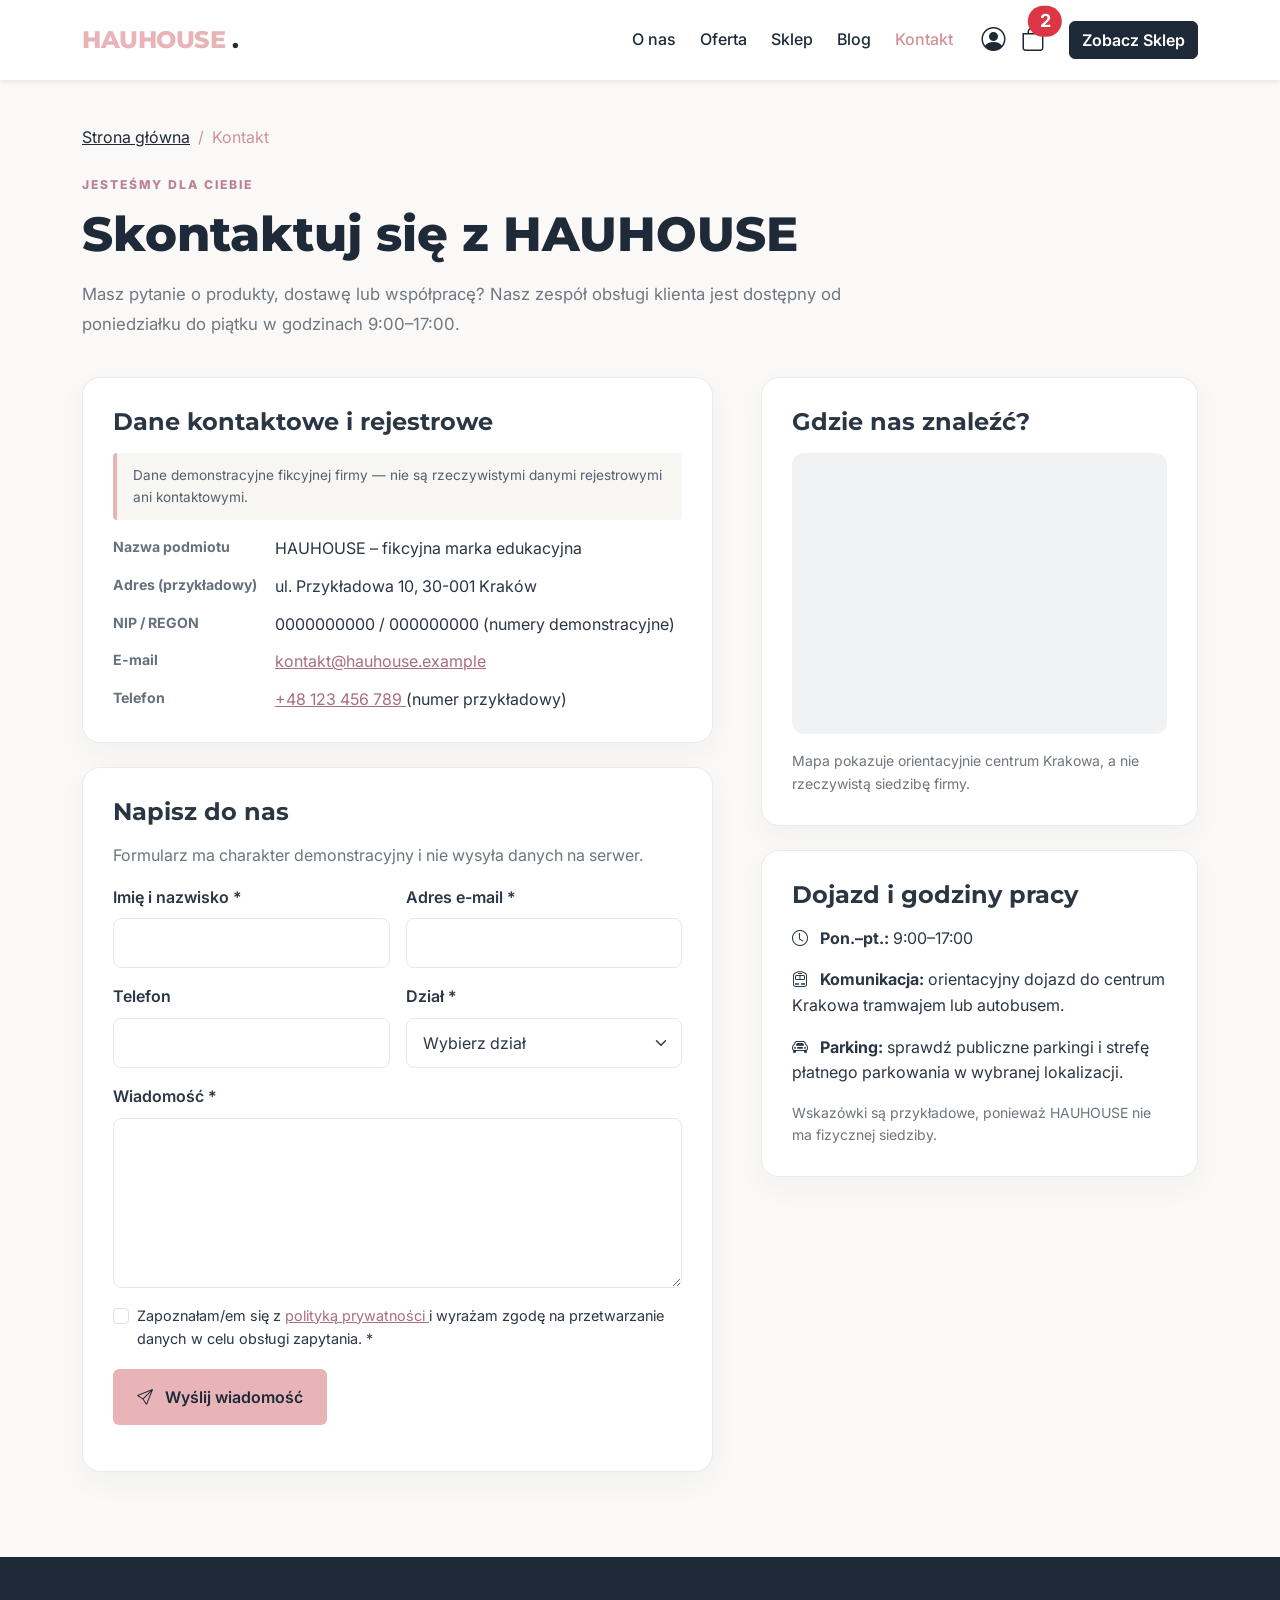
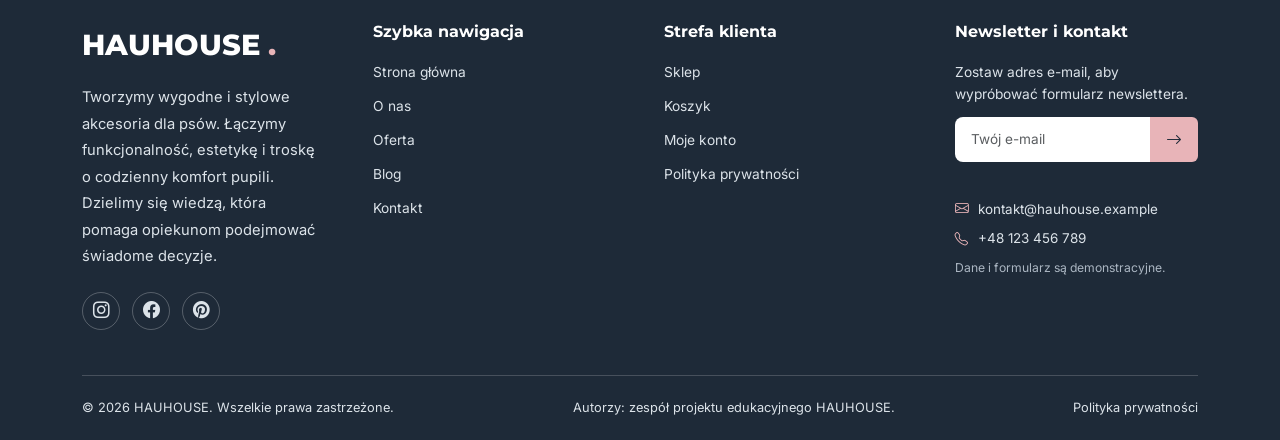
==== kontakt.html @ 85daff49 "Dodanie plików projektu" ====
<!DOCTYPE html>
<html lang="pl">
 <head>
  <meta charset="utf-8"/>
  <meta content="width=device-width,initial-scale=1" name="viewport"/>
  <meta content="HAUHOUSE &ndash; informacje i obs&lstrok;uga klienta" name="description"/>
  <title>
   Kontakt | HAUHOUSE
  </title>
  <link href="https://fonts.googleapis.com" rel="preconnect"/>
  <link crossorigin="" href="https://fonts.gstatic.com" rel="preconnect"/>
  <link href="https://fonts.googleapis.com/css2?family=Inter:wght@300;400;500;600;700&amp;family=Montserrat:wght@500;600;700;800&amp;display=swap" rel="stylesheet"/>
  <link href="https://cdn.jsdelivr.net/npm/bootstrap@5.3.3/dist/css/bootstrap.min.css" rel="stylesheet"/>
  <link href="https://cdn.jsdelivr.net/npm/bootstrap-icons@1.11.3/font/bootstrap-icons.min.css" rel="stylesheet"/>
  <link href="style.css" rel="stylesheet"/>
 </head>
 <body class="info-view">
  <header>
   <nav class="navbar navbar-expand-lg fixed-top shadow-sm">
    <div class="container">
     <a class="navbar-brand font-heading brand-pink" href="index.html">
      HAUHOUSE
      <span class="brand-dot">
       .
      </span>
     </a>
     <button aria-controls="navbarMain" aria-expanded="false" aria-label="Prze&lstrok;&aogon;cz nawigacj&eogon;" class="navbar-toggler border-0" data-bs-target="#navbarMain" data-bs-toggle="collapse" type="button">
      <span class="navbar-toggler-icon">
      </span>
     </button>
     <div class="collapse navbar-collapse" id="navbarMain">
      <ul class="navbar-nav ms-auto mb-2 mb-lg-0 fw-medium">
       <li class="nav-item">
        <a class="nav-link" href="index.html#o-nas">
         O nas
        </a>
       </li>
       <li class="nav-item">
        <a class="nav-link" href="index.html#oferta">
         Oferta
        </a>
       </li>
       <li class="nav-item">
        <a class="nav-link" href="sklep.html">
         Sklep
        </a>
       </li>
       <li class="nav-item">
        <a class="nav-link" href="blog.html">
         Blog
        </a>
       </li>
       <li class="nav-item">
        <a class="nav-link active" href="kontakt.html">
         Kontakt
        </a>
       </li>
      </ul>
      <div class="d-flex align-items-center gap-3 ms-lg-3">
       <a aria-label="Konto u&zdot;ytkownika" class="text-primary fs-4" href="konto.html" title="Moje konto">
        <i class="bi bi-person-circle">
        </i>
       </a>
       <a aria-label="Koszyk zakupowy" class="text-primary fs-4 position-relative" href="koszyk.html" title="Koszyk">
        <i class="bi bi-bag">
        </i>
        <span class="position-absolute top-0 start-100 translate-middle badge rounded-pill bg-danger">
         2
        </span>
       </a>
       <a class="btn btn-accent ms-lg-2 d-none d-lg-inline-block" href="sklep.html">
        Zobacz Sklep
       </a>
      </div>
     </div>
    </div>
   </nav>
  </header>
  <div class="info-page container">
   <nav aria-label="breadcrumb">
    <ol class="breadcrumb mb-4">
     <li class="breadcrumb-item">
      <a href="index.html">
       Strona g&lstrok;&oacute;wna
      </a>
     </li>
     <li aria-current="page" class="breadcrumb-item active">
      Kontakt
     </li>
    </ol>
   </nav>
   <div class="info-hero">
    <p class="info-eyebrow">
     JESTE&Sacute;MY DLA CIEBIE
    </p>
    <h1>
     Skontaktuj si&eogon; z HAUHOUSE
    </h1>
    <p>
     Masz pytanie o produkty, dostaw&eogon; lub wsp&oacute;&lstrok;prac&eogon;? Nasz zesp&oacute;&lstrok; obs&lstrok;ugi klienta jest dost&eogon;pny od poniedzia&lstrok;ku do pi&aogon;tku w godzinach 9:00&ndash;17:00.
    </p>
   </div>
   <div class="row g-4 g-lg-5">
    <main class="col-lg-7">
     <section aria-labelledby="company-title" class="info-card mb-4">
      <h2 class="h4 mb-3" id="company-title">
       Dane kontaktowe i rejestrowe
      </h2>
      <p class="demo-note">
       Dane demonstracyjne fikcyjnej firmy &mdash; nie s&aogon; rzeczywistymi danymi rejestrowymi ani kontaktowymi.
      </p>
      <dl class="contact-details">
       <dt>
        Nazwa podmiotu
       </dt>
       <dd>
        HAUHOUSE &ndash; fikcyjna marka edukacyjna
       </dd>
       <dt>
        Adres (przyk&lstrok;adowy)
       </dt>
       <dd>
        ul. Przyk&lstrok;adowa 10, 30-001 Krak&oacute;w
       </dd>
       <dt>
        NIP / REGON
       </dt>
       <dd>
        0000000000 / 000000000 (numery demonstracyjne)
       </dd>
       <dt>
        E-mail
       </dt>
       <dd>
        <a href="mailto:kontakt@hauhouse.example">
         kontakt@hauhouse.example
        </a>
       </dd>
       <dt>
        Telefon
       </dt>
       <dd>
        <a href="tel:+48123456789">
         +48 123 456 789
        </a>
        (numer przyk&lstrok;adowy)
       </dd>
      </dl>
     </section>
     <section aria-labelledby="form-title" class="info-card">
      <h2 class="h4 mb-3" id="form-title">
       Napisz do nas
      </h2>
      <p class="text-secondary">
       Formularz ma charakter demonstracyjny i nie wysy&lstrok;a danych na serwer.
      </p>
      <form id="contactForm">
       <div class="row g-3">
        <div class="col-md-6">
         <label class="form-label" for="contactName">
          Imi&eogon; i nazwisko *
         </label>
         <input autocomplete="name" class="form-control" id="contactName" name="name" required="" type="text"/>
        </div>
        <div class="col-md-6">
         <label class="form-label" for="contactEmail">
          Adres e-mail *
         </label>
         <input autocomplete="email" class="form-control" id="contactEmail" name="email" required="" type="email"/>
        </div>
        <div class="col-md-6">
         <label class="form-label" for="contactPhone">
          Telefon
         </label>
         <input autocomplete="tel" class="form-control" id="contactPhone" name="phone" type="tel"/>
        </div>
        <div class="col-md-6">
         <label class="form-label" for="contactDepartment">
          Dzia&lstrok; *
         </label>
         <select class="form-select" id="contactDepartment" name="department" required="">
          <option value="">
           Wybierz dzia&lstrok;
          </option>
          <option>
           Obs&lstrok;uga klienta
          </option>
          <option>
           Wsp&oacute;&lstrok;praca
          </option>
          <option>
           Reklamacje
          </option>
          <option>
           Inne pytanie
          </option>
         </select>
        </div>
        <div class="col-12">
         <label class="form-label" for="contactMessage">
          Wiadomo&sacute;&cacute; *
         </label>
         <textarea class="form-control" id="contactMessage" minlength="10" name="message" required="" rows="6"></textarea>
        </div>
        <div class="col-12">
         <div class="form-check">
          <input class="form-check-input" id="contactConsent" required="" type="checkbox"/>
          <label class="form-check-label" for="contactConsent">
           Zapozna&lstrok;am/em si&eogon; z
           <a href="polityka-prywatnosci.html">
            polityk&aogon; prywatno&sacute;ci
           </a>
           i wyra&zdot;am zgod&eogon; na przetwarzanie danych w celu obs&lstrok;ugi zapytania. *
          </label>
         </div>
        </div>
        <div class="col-12">
         <button class="btn btn-accent px-4 py-3" type="submit">
          <i aria-hidden="true" class="bi bi-send me-2">
          </i>
          Wy&sacute;lij wiadomo&sacute;&cacute;
         </button>
        </div>
        <div class="col-12">
         <p aria-live="polite" class="form-status" id="contactStatus" role="status">
         </p>
        </div>
       </div>
      </form>
     </section>
    </main>
    <aside class="col-lg-5">
     <section aria-labelledby="map-title" class="info-card mb-4">
      <h2 class="h4 mb-3" id="map-title">
       Gdzie nas znale&zacute;&cacute;?
      </h2>
      <div class="ratio ratio-4x3 map-frame">
       <iframe loading="lazy" referrerpolicy="no-referrer-when-downgrade" src="https://www.openstreetmap.org/export/embed.html?bbox=19.925%2C50.054%2C19.952%2C50.070&amp;layer=mapnik" title="Mapa centrum Krakowa &ndash; orientacyjna lokalizacja">
       </iframe>
      </div>
      <p class="small text-secondary mt-3 mb-0">
       Mapa pokazuje orientacyjnie centrum Krakowa, a nie rzeczywist&aogon; siedzib&eogon; firmy.
      </p>
     </section>
     <section aria-labelledby="directions-title" class="info-card">
      <h2 class="h4 mb-3" id="directions-title">
       Dojazd i godziny pracy
      </h2>
      <p>
       <i aria-hidden="true" class="bi bi-clock me-2">
       </i>
       <strong>
        Pon.&ndash;pt.:
       </strong>
       9:00&ndash;17:00
      </p>
      <p>
       <i aria-hidden="true" class="bi bi-train-front me-2">
       </i>
       <strong>
        Komunikacja:
       </strong>
       orientacyjny dojazd do centrum Krakowa tramwajem lub autobusem.
      </p>
      <p>
       <i aria-hidden="true" class="bi bi-car-front me-2">
       </i>
       <strong>
        Parking:
       </strong>
       sprawd&zacute; publiczne parkingi i stref&eogon; p&lstrok;atnego parkowania w wybranej lokalizacji.
      </p>
      <p class="small text-secondary mb-0">
       Wskaz&oacute;wki s&aogon; przyk&lstrok;adowe, poniewa&zdot; HAUHOUSE nie ma fizycznej siedziby.
      </p>
     </section>
    </aside>
   </div>
  </div>
  <footer aria-label="Stopka serwisu" class="corporate-footer">
   <div class="container">
    <div class="row g-4 g-lg-5">
     <!-- KOLUMNA 1: O MARCE -->
     <div class="col-12 col-md-6 col-lg-3">
      <a class="footer-brand" href="index.html">
       HAUHOUSE
       <span>
        .
       </span>
      </a>
      <p class="footer-description">
       Tworzymy wygodne i stylowe akcesoria dla ps&oacute;w. &Lstrok;&aogon;czymy funkcjonalno&sacute;&cacute;, estetyk&eogon; i trosk&eogon; o codzienny komfort pupili. Dzielimy si&eogon; wiedz&aogon;, kt&oacute;ra pomaga opiekunom podejmowa&cacute; &sacute;wiadome decyzje.
      </p>
      <div aria-label="Media spo&lstrok;eczno&sacute;ciowe" class="footer-socials">
       <a aria-label="Instagram &mdash; strona platformy, profil HAUHOUSE nie istnieje" href="https://www.instagram.com/" rel="noopener noreferrer" target="_blank" title="Instagram (link demonstracyjny)">
        <i aria-hidden="true" class="bi bi-instagram">
        </i>
       </a>
       <a aria-label="Facebook &mdash; strona platformy, profil HAUHOUSE nie istnieje" href="https://www.facebook.com/" rel="noopener noreferrer" target="_blank" title="Facebook (link demonstracyjny)">
        <i aria-hidden="true" class="bi bi-facebook">
        </i>
       </a>
       <a aria-label="Pinterest &mdash; strona platformy, profil HAUHOUSE nie istnieje" href="https://www.pinterest.com/" rel="noopener noreferrer" target="_blank" title="Pinterest (link demonstracyjny)">
        <i aria-hidden="true" class="bi bi-pinterest">
        </i>
       </a>
      </div>
     </div>
     <!-- KOLUMNA 2: NAWIGACJA -->
     <div class="col-6 col-md-6 col-lg-3">
      <h2 class="footer-heading">
       Szybka nawigacja
      </h2>
      <ul class="footer-links">
       <li>
        <a href="index.html">
         Strona g&lstrok;&oacute;wna
        </a>
       </li>
       <li>
        <a href="index.html#o-nas">
         O nas
        </a>
       </li>
       <li>
        <a href="index.html#oferta">
         Oferta
        </a>
       </li>
       <li>
        <a href="blog.html">
         Blog
        </a>
       </li>
       <li>
        <a href="kontakt.html">
         Kontakt
        </a>
       </li>
      </ul>
     </div>
     <!-- KOLUMNA 3: STREFA KLIENTA -->
     <div class="col-6 col-md-6 col-lg-3">
      <h2 class="footer-heading">
       Strefa klienta
      </h2>
      <ul class="footer-links">
       <li>
        <a href="sklep.html">
         Sklep
        </a>
       </li>
       <li>
        <a href="koszyk.html">
         Koszyk
        </a>
       </li>
       <li>
        <a href="konto.html">
         Moje konto
        </a>
       </li>
       <li>
        <a href="polityka-prywatnosci.html">
         Polityka prywatno&sacute;ci
        </a>
       </li>
      </ul>
     </div>
     <!-- KOLUMNA 4: NEWSLETTER I KONTAKT -->
     <div class="col-12 col-md-6 col-lg-3">
      <h2 class="footer-heading">
       Newsletter i kontakt
      </h2>
      <p class="footer-newsletter-label">
       Zostaw adres e-mail, aby wypr&oacute;bowa&cacute; formularz newslettera.
      </p>
      <form aria-label="Formularz demonstracyjny newslettera" class="footer-newsletter">
       <label class="visually-hidden" for="footer-newsletter-email">
        Adres e-mail
       </label>
       <div class="input-group">
        <input autocomplete="email" class="form-control" id="footer-newsletter-email" name="email" placeholder="Tw&oacute;j e-mail" required="" type="email"/>
        <button aria-label="Wypr&oacute;buj zapis na newsletter" class="btn footer-newsletter-button" type="submit">
         <i aria-hidden="true" class="bi bi-arrow-right">
         </i>
        </button>
       </div>
       <p aria-live="polite" class="footer-newsletter-status" role="status">
       </p>
      </form>
      <p class="footer-contact">
       <i aria-hidden="true" class="bi bi-envelope">
       </i>
       <a href="mailto:kontakt@hauhouse.example">
        kontakt@hauhouse.example
       </a>
      </p>
      <p class="footer-contact">
       <i aria-hidden="true" class="bi bi-telephone">
       </i>
       <a href="tel:+48123456789">
        +48 123 456 789
       </a>
      </p>
      <p class="footer-small">
       Dane i formularz s&aogon; demonstracyjne.
      </p>
     </div>
    </div>
    <!-- DOLNY PASEK PRAWNY -->
    <div class="footer-bottom">
     <span>
      &copy; 2026 HAUHOUSE. Wszelkie prawa zastrze&zdot;one.
     </span>
     <span>
      Autorzy: zesp&oacute;&lstrok; projektu edukacyjnego HAUHOUSE.
     </span>
     <a href="polityka-prywatnosci.html">
      Polityka prywatno&sacute;ci
     </a>
    </div>
   </div>
  </footer>
  <script src="https://cdn.jsdelivr.net/npm/bootstrap@5.3.3/dist/js/bootstrap.bundle.min.js">
  </script>
  <script>
   document.getElementById('contactForm').addEventListener('submit',function(e){e.preventDefault();if(!this.reportValidity())return;document.getElementById('contactStatus').textContent='To formularz demonstracyjny. Wiadomość nie została wysłana.';});
  </script>
  <script>
   // Newsletter demonstracyjny: nie zapisuje ani nie przesyła danych.
    document.querySelectorAll('.footer-newsletter').forEach(function (form) {
        form.addEventListener('submit', function (event) {
            event.preventDefault();
            if (!form.reportValidity()) return;
            const status = form.querySelector('.footer-newsletter-status');
            status.textContent = 'To formularz demonstracyjny. Adres nie został zapisany ani wysłany.';
            form.reset();
        });
    });
  </script>
 </body>
</html>
---- style.css ----
/* ======================================================================
   HAUHOUSE - Niestandardowy arkusz stylów
   ====================================================================== */

/* 1. ZMIENNE GLOBALNE I KOLORYSTYKA MARKI */
:root {
    --color-primary: #1E2A38;
    --color-secondary: #F8F6F2;
    --color-accent: #E8B4B8;
    --color-text: #2B3644;
    --color-white: #FFFFFF;

    --color-accent-dark: #d29196;
    --color-primary-light: #2c3e52;

    --font-heading: 'Montserrat', sans-serif;
    --font-body: 'Inter', sans-serif;

    --bs-primary: var(--color-primary);
    --bs-body-font-family: var(--font-body);
    --bs-body-color: var(--color-text);
}

/* 2. PŁYNNY SCROLL I RESET */
html {
    scroll-behavior: smooth;
    scroll-padding-top: 80px;
}

body {
    font-family: var(--font-body);
    color: var(--color-text);
    background-color: var(--color-white);
    line-height: 1.6;
}

/* 3. TYPOGRAFIA */
.font-heading {
    font-family: var(--font-heading);
}

h1, h2, h3, h4, h5, h6 {
    font-family: var(--font-heading);
    color: var(--color-primary);
}

.brand-pink-title {
    color: #E8B4B8 !important;
    text-shadow: 0 2px 10px rgba(0, 0, 0, 0.4);
}

.brand-pink {
    color: #E8B4B8 !important;
    font-weight: 800;
    font-size: 1.5rem;
    letter-spacing: -0.5px;
}

.brand-dot {
    color: var(--color-primary);
}

.text-primary {
    color: var(--color-primary) !important;
}

.text-accent {
    color: var(--color-accent) !important;
}

.text-body-custom {
    color: var(--color-text);
}

.text-light-custom {
    color: rgba(255, 255, 255, 0.85);
}

.text-accent-dark {
    color: var(--color-accent-dark);
}

.tracking-wider {
    letter-spacing: 1.5px;
}

/* 4. PRZYCISKI I AKCENTY */
.btn-accent {
    background-color: var(--color-accent);
    color: var(--color-primary);
    border: none;
    font-weight: 600;
    transition: all 0.3s ease;
}

.btn-accent:hover,
.btn-accent:focus {
    background-color: var(--color-accent-dark);
    color: var(--color-primary);
    transform: translateY(-2px);
    box-shadow: 0 4px 12px rgba(232, 180, 184, 0.4);
}

.btn-outline-primary {
    color: var(--color-primary);
    border-color: var(--color-primary);
}

.btn-outline-primary:hover {
    background-color: var(--color-primary);
    border-color: var(--color-primary);
    color: var(--color-white);
}

.bg-primary-custom {
    background-color: var(--color-primary) !important;
}

.bg-secondary-custom {
    background-color: var(--color-secondary) !important;
}

.bg-accent {
    background-color: var(--color-accent) !important;
}

.border-accent {
    border-color: var(--color-accent) !important;
}

/* 5. PASEK NAWIGACYJNY I HERO */
.navbar {
    background-color: rgba(255, 255, 255, 0.95);
    backdrop-filter: blur(10px);
    padding-top: 1rem;
    padding-bottom: 1rem;
    transition: all 0.3s ease;
}

.nav-link {
    color: var(--color-primary) !important;
    margin: 0 0.25rem;
}

.nav-link:hover,
.nav-link.active {
    color: var(--color-accent-dark) !important;
}

.hero-section {
    background: linear-gradient(
        135deg,
        var(--color-primary) 0%,
        var(--color-primary-light) 100%
    );
    padding-top: 140px;
    padding-bottom: 90px;
    min-height: 85vh;
}

.hero-img {
    object-fit: cover;
    width: 100%;
    max-height: 500px;
}

.hero-floating-card {
    position: absolute;
    bottom: -20px;
    left: -20px;
    background: var(--color-white);
    border-left: 4px solid var(--color-accent);
}

/* 6. KARTY W OFERCIE I BLOGU */
.custom-card {
    border-radius: 1rem;
    overflow: hidden;
    transition: transform 0.3s ease, box-shadow 0.3s ease;
    background-color: var(--color-white);
}

.custom-card:hover {
    transform: translateY(-8px);
    box-shadow: 0 15px 30px rgba(30, 42, 56, 0.1) !important;
}

.card-img-wrapper {
    height: 240px;
    overflow: hidden;
}

.card-img-wrapper img {
    width: 100%;
    height: 100%;
    object-fit: cover;
    transition: transform 0.5s ease;
}

.custom-card:hover .card-img-wrapper img {
    transform: scale(1.05);
}

/* 7. SEKCJA KONTAKT */
.contact-icon-box {
    width: 48px;
    height: 48px;
    background-color: var(--color-white);
    display: flex;
    align-items: center;
    justify-content: center;
    font-size: 1.25rem;
    box-shadow: 0 4px 10px rgba(0, 0, 0, 0.05);
}

.form-control,
.form-select {
    border-color: #E2E8F0;
    color: var(--color-text);
    padding: 0.75rem 1rem;
    border-radius: 0.5rem;
}

.form-control:focus,
.form-select:focus {
    border-color: var(--color-accent-dark);
    box-shadow: 0 0 0 0.25rem rgba(232, 180, 184, 0.25);
}

/* ======================================================================
   SEKCJA SPECYFICZNA DLA MODUŁU BLOGA (blog.html & single.html)
   ====================================================================== */

.breadcrumb-wrapper {
    padding-top: 95px !important;
}

.article-lead-image {
    max-height: 480px;
    object-fit: cover;
    width: 100%;
}

.article-figure-image {
    max-height: 400px;
    object-fit: cover;
    width: 100%;
}

.pagination .page-item .page-link {
    color: var(--color-primary);
    border-color: #E2E8F0;
}

.pagination .page-item.active .page-link {
    background-color: var(--color-primary);
    border-color: var(--color-primary);
    color: var(--color-white);
}

.pagination .page-item .page-link:hover {
    background-color: var(--color-secondary);
    color: var(--color-primary-light);
}

.line-clamp-2 {
    display: -webkit-box;
    -webkit-line-clamp: 2;
    -webkit-box-orient: vertical;
    overflow: hidden;
}

/* ======================================================================
   POMOCNICZE KLASY I MEDIA QUERIES
   ====================================================================== */

.py-6 {
    padding-top: 5rem;
    padding-bottom: 5rem;
}

.max-w-700 {
    max-width: 700px;
}

.hover-white:hover {
    color: var(--color-white) !important;
}

@media (max-width: 991.98px) {
    .hero-section {
        padding-top: 120px;
        text-align: center;
    }

    .hero-floating-card {
        display: none !important;
    }

    .py-6 {
        padding-top: 3.5rem;
        padding-bottom: 3.5rem;
    }

    .breadcrumb-wrapper {
        padding-top: 85px !important;
    }
}

/* ======================================================================
   POPRAWIONE KOLORY: PRZYCISK W NAWIGACJI I ETYKIETY KATEGORII
   Reguły są poza @media, więc działają na komputerach i telefonach.
   ====================================================================== */

/* Tylko przycisk „Zobacz Sklep” w pasku nawigacji */
body .navbar a.btn.btn-accent {
    background-color: #1E2A38 !important;
    color: #FFFFFF !important;
    border: 1px solid #1E2A38 !important;
}

body .navbar a.btn.btn-accent:hover,
body .navbar a.btn.btn-accent:focus,
body .navbar a.btn.btn-accent:active {
    background-color: #2C3E52 !important;
    color: #FFFFFF !important;
    border-color: #2C3E52 !important;
}

/* Etykiety kategorii wewnątrz kart artykułów na stronie głównej i blogu */
body .custom-card .badge.bg-accent,
body .custom-card .badge.bg-accent.text-dark {
    background-color: #1E2A38 !important;
    color: #FFFFFF !important;
}

/* MODUŁ E-COMMERCE */

/* MODUŁ SKLEP */

/* ==========================================
   HAUHOUSE - STYLE STRONY SKLEPU
   ========================================== */

/* Nagłówek sklepu */

.shop-heading {
    padding: 2rem 0 3rem;
}

.shop-heading p {
    max-width: 700px;
}

/* Breadcrumb */

.breadcrumb-wrapper {
    padding-top: 95px !important;
}

.breadcrumb-item + .breadcrumb-item::before {
    color: var(--color-accent-dark);
}

.breadcrumb-item.active {
    color: var(--color-accent-dark);
}

/* Sekcja sklepu */

.shop-section {
    background-color: var(--color-white);
}

/* Panel filtrów */

.filter-panel {
    background-color: var(--color-secondary);
    padding: 1.75rem;
    border-radius: 1rem;
    position: sticky;
    top: 110px;
}

.filter-group h3 {
    font-family: var(--font-heading);
    font-size: 1rem;
    font-weight: 700;
    color: var(--color-primary);
    margin-bottom: 1rem;
}

.filter-option {
    display: flex;
    align-items: center;
    gap: 0.65rem;
    margin-bottom: 0.75rem;
    color: var(--color-text);
    font-size: 0.9rem;
    cursor: pointer;
}

.filter-option input {
    width: 17px;
    height: 17px;
    accent-color: var(--color-accent-dark);
    cursor: pointer;
    flex-shrink: 0;
}

.filter-panel hr {
    border-color: #dce0e4;
    margin: 1.5rem 0;
}

/* Suwak cenowy */

.form-range::-webkit-slider-thumb {
    background-color: var(--color-accent-dark);
}

.form-range::-moz-range-thumb {
    background-color: var(--color-accent-dark);
    border: none;
}

/* Pasek sortowania */

.shop-toolbar {
    padding: 1rem 1.25rem;
    background-color: var(--color-secondary);
    border-radius: 0.75rem;
}

.shop-toolbar select {
    min-width: 190px;
    background-color: var(--color-white);
}

/* Zdjęcia produktów */

.product-image {
    position: relative;
    height: 240px;
    overflow: hidden;
    background-color: var(--color-secondary);
}

.product-image img {
    width: 100%;
    height: 100%;
    object-fit: cover;
    transition: transform 0.5s ease;
}

.custom-card:hover .product-image img {
    transform: scale(1.05);
}

/* Etykiety promocyjne */

.product-badge {
    position: absolute;
    top: 15px;
    left: 15px;
    background-color: var(--color-accent);
    color: var(--color-primary);
    font-family: var(--font-heading);
    font-size: 0.75rem;
    font-weight: 700;
    padding: 0.45rem 0.8rem;
    border-radius: 2rem;
    z-index: 2;
}

/* Ceny produktów */

.product-price {
    font-family: var(--font-heading);
    font-size: 1.2rem;
    font-weight: 800;
    color: var(--color-primary);
}

.product-price del {
    display: inline-block;
    margin-left: 0.4rem;
    font-family: var(--font-body);
    font-size: 0.85rem;
    font-weight: 400;
    color: #999;
}

/* Przyciski kart */

.product-item .btn {
    font-size: 0.9rem;
    font-weight: 600;
    padding: 0.65rem 0.5rem;
}

/* Paginacja */

.pagination .page-item .page-link {
    color: var(--color-primary);
    border-color: #E2E8F0;
    padding: 0.6rem 1rem;
    font-weight: 600;
}

.pagination .page-item.active .page-link {
    background-color: var(--color-primary);
    border-color: var(--color-primary);
    color: var(--color-white);
}

.pagination .page-item .page-link:hover {
    background-color: var(--color-accent);
    color: var(--color-primary);
}

.pagination .page-item.disabled .page-link {
    color: #aaa;
}

/* Brak produktów */

#noProducts {
    background-color: var(--color-secondary);
    border-radius: 1rem;
}

/* Responsywność */

@media (max-width: 991.98px) {

    .filter-panel {
        position: static;
        margin-bottom: 1rem;
    }

    .shop-heading {
        padding-bottom: 2rem;
    }

}

@media (max-width: 575.98px) {

    .shop-toolbar {
        align-items: stretch !important;
    }

    .shop-toolbar > div {
        width: 100%;
    }

    .shop-toolbar select {
        width: 100%;
        min-width: 0;
    }

    .product-image {
        height: 220px;
    }

    .filter-panel {
        padding: 1.25rem;
    }

}

/* MODUŁ PRODUKT */


/* =====================================
   STRONA SZCZEGÓŁÓW PRODUKTU HAUHOUSE
===================================== */

.product-page {
    padding-top: 30px;
    padding-bottom: 80px;
}

/* BREADCRUMB */

.product-breadcrumb {
    margin-bottom: 30px;
}

.product-breadcrumb .breadcrumb {
    font-size: 13px;
}

.product-breadcrumb a {
    color: #777;
    text-decoration: none;
}

.product-breadcrumb a:hover {
    color: #c58d9d;
}

.product-breadcrumb .active {
    color: #222;
}

/* GŁÓWNA SEKCJA */

.product-main {
    align-items: start;
    margin-bottom: 90px;
}

/* GALERIA */

.product-main-image {
    position: relative;
    overflow: hidden;
    border-radius: 16px;
    background: #f5f2ef;
}

.product-main-image img {
    width: 100%;
    height: 540px;
    object-fit: cover;
    display: block;
}

.product-image-badge {
    position: absolute;
    top: 20px;
    left: 20px;
    z-index: 2;
    background: #c58d9d;
    color: white;
    padding: 8px 15px;
    border-radius: 30px;
    font-size: 12px;
    font-weight: 600;
}

.product-thumbnails {
    display: grid;
    grid-template-columns: repeat(4, 1fr);
    gap: 12px;
    margin-top: 15px;
}

.thumbnail {
    padding: 0;
    border: 2px solid transparent;
    border-radius: 10px;
    overflow: hidden;
    background: none;
    cursor: pointer;
}

.thumbnail img {
    width: 100%;
    height: 110px;
    display: block;
    object-fit: cover;
}

.thumbnail.active {
    border-color: #c58d9d;
}

/* INFORMACJE O PRODUKCIE */

.product-details {
    padding: 10px 0 0 15px;
}

.product-category {
    color: #bd8998;
    font-size: 12px;
    font-weight: 700;
    letter-spacing: 2px;
    margin-bottom: 12px;
}

.product-details h1 {
    font-family: 'Montserrat', sans-serif;
    font-size: 34px;
    font-weight: 700;
    line-height: 1.3;
    margin-bottom: 12px;
    color: #242424;
}

.product-code {
    color: #888;
    font-size: 13px;
    margin-bottom: 15px;
}

.product-rating {
    display: flex;
    align-items: center;
    gap: 9px;
    margin-bottom: 22px;
    font-size: 13px;
}

.stars {
    color: #e6a94e;
    letter-spacing: 2px;
    font-size: 17px;
}

.rating-number {
    font-weight: 600;
}

.product-rating a {
    color: #777;
    text-decoration: underline;
}

/* CENA */

.product-details .product-price {
    display: flex;
    align-items: center;
    flex-wrap: wrap;
    gap: 12px;
    margin-bottom: 15px;
}

.current-price {
    font-family: 'Montserrat', sans-serif;
    font-size: 30px;
    font-weight: 700;
    color: #242424;
}

.old-price {
    font-size: 16px;
    color: #999;
    text-decoration: line-through;
}

.discount-label {
    background: #f4e2e6;
    color: #a65f73;
    padding: 5px 10px;
    border-radius: 5px;
    font-size: 12px;
    font-weight: 700;
}

/* DOSTĘPNOŚĆ */

.product-availability {
    color: #48815b;
    font-size: 13px;
    font-weight: 600;
    margin-bottom: 22px;
}

.product-availability i {
    margin-right: 5px;
}

.product-intro {
    color: #666;
    font-size: 14px;
    line-height: 1.9;
    margin-bottom: 25px;
}

.product-details hr {
    border-color: #e9e9e9;
    margin: 25px 0;
}

/* FORMULARZ */

.product-form .form-label {
    font-size: 13px;
    font-weight: 600;
    margin-bottom: 9px;
}

.product-form .form-select,
.product-form .form-control {
    border: 1px solid #dedede;
    border-radius: 8px;
    min-height: 46px;
    font-size: 14px;
    box-shadow: none;
}

.product-form .form-select:focus,
.product-form .form-control:focus {
    border-color: #c58d9d;
}

.quantity-wrapper {
    max-width: 130px;
}

/* PRZYCISK KOSZYKA */

.btn-add-cart {
    display: flex;
    align-items: center;
    justify-content: center;
    gap: 10px;
    width: 100%;
    min-height: 52px;
    background: #c58d9d;
    border: 1px solid #c58d9d;
    border-radius: 8px;
    color: white;
    font-size: 14px;
    font-weight: 700;
    transition: 0.3s;
}

.btn-add-cart:hover {
    background: #ad7586;
    border-color: #ad7586;
    color: white;
}

/* ZALETY PRODUKTU */

.product-benefits {
    display: flex;
    flex-wrap: wrap;
    gap: 20px;
    margin-top: 28px;
}

.product-benefits div {
    display: flex;
    align-items: center;
    gap: 8px;
    color: #777;
    font-size: 12px;
}

.product-benefits i {
    color: #c58d9d;
    font-size: 18px;
}

/* ZAKŁADKI */

.product-information {
    margin-bottom: 90px;
}

.product-tabs {
    border-bottom: 1px solid #e6e6e6;
    gap: 25px;
}

.product-tabs .nav-link {
    color: #777;
    background: transparent;
    border: none;
    border-bottom: 2px solid transparent;
    border-radius: 0;
    padding: 15px 5px;
    font-size: 14px;
    font-weight: 600;
}

.product-tabs .nav-link:hover {
    color: #c58d9d;
}

.product-tabs .nav-link.active {
    color: #c58d9d;
    background: transparent;
    border-bottom: 2px solid #c58d9d;
}

.product-tab-content {
    padding: 35px 5px;
    color: #666;
    font-size: 14px;
    line-height: 1.9;
}

.product-tab-content h3 {
    font-family: 'Montserrat', sans-serif;
    font-size: 21px;
    color: #292929;
    font-weight: 700;
    margin-bottom: 20px;
}

.product-tab-content ul {
    padding-left: 20px;
}

.product-tab-content li {
    margin-bottom: 8px;
}

/* TABELA SPECYFIKACJI */

.specification-table {
    max-width: 750px;
    font-size: 14px;
}

.specification-table th {
    width: 35%;
    color: #444;
    font-weight: 600;
}

.specification-table td {
    color: #777;
}

/* OPINIE */

.review-summary {
    display: flex;
    align-items: center;
    gap: 20px;
    padding: 20px 0 30px;
}

.review-big-number {
    font-family: 'Montserrat', sans-serif;
    font-size: 48px;
    font-weight: 700;
    color: #292929;
}

.review-summary p {
    margin: 5px 0 0;
    font-size: 13px;
}

.review-item {
    max-width: 800px;
    border-top: 1px solid #e9e9e9;
    padding: 22px 0;
}

.review-item h5 {
    color: #292929;
    font-size: 15px;
    font-weight: 700;
    margin: 8px 0;
}

.review-item p {
    margin-bottom: 8px;
}

.review-author {
    font-size: 12px;
    color: #999;
}

/* POLECANE PRODUKTY */

.related-products {
    padding-top: 15px;
}

.product-page .section-heading {
    margin-bottom: 35px;
}

.product-page .section-heading h2 {
    font-family: 'Montserrat', sans-serif;
    font-size: 28px;
    font-weight: 700;
    color: #292929;
    margin-bottom: 12px;
}

.product-page .section-heading > p:last-child {
    color: #888;
    font-size: 14px;
}

.related-card {
    height: 100%;
}

.related-card img {
    width: 100%;
    height: 260px;
    object-fit: cover;
    border-radius: 12px;
    transition: transform 0.4s;
}

.related-card > a {
    display: block;
    overflow: hidden;
    border-radius: 12px;
}

.related-card > a:hover img {
    transform: scale(1.04);
}

.related-card-info {
    padding-top: 15px;
}

.related-card-info h5 {
    font-size: 15px;
    font-weight: 600;
    margin-bottom: 7px;
}

.related-card-info h5 a {
    color: #292929;
    text-decoration: none;
}

.related-card-info h5 a:hover {
    color: #c58d9d;
}

.related-card-info p {
    font-size: 14px;
    font-weight: 700;
    color: #292929;
}

/* STOPKA */

.site-footer {
    background: #282626;
    color: #fff;
    padding: 55px 0 20px;
}

.site-footer h3 {
    font-family: 'Montserrat', sans-serif;
    font-weight: 800;
    margin-bottom: 15px;
}

.site-footer h5 {
    font-size: 14px;
    font-weight: 700;
    margin-bottom: 18px;
}

.site-footer p,
.site-footer li {
    color: #c7c3c3;
    font-size: 13px;
    line-height: 1.8;
}

.site-footer ul {
    list-style: none;
    padding: 0;
}

.site-footer li {
    margin-bottom: 8px;
}

.site-footer a {
    color: #c7c3c3;
    text-decoration: none;
    transition: 0.3s;
}

.site-footer a:hover {
    color: #d7a4b2;
}

.footer-socials {
    display: flex;
    gap: 15px;
    font-size: 20px;
}

.footer-bottom {
    border-top: 1px solid #484444;
    margin-top: 35px;
    padding-top: 20px;
    text-align: center;
}

.footer-bottom p {
    margin: 0;
    font-size: 12px;
}


/* RESPONSYWNOŚĆ */

@media (max-width: 991px) {
    .product-details {
        padding: 10px 0 0;
    }

    .product-main-image img {
        height: 450px;
    }

    .product-main {
        margin-bottom: 65px;
    }

    .related-card img {
        height: 220px;
    }
}

@media (max-width: 576px) {
    .product-page {
        padding-top: 30px;
        padding-bottom: 55px;
    }

    .product-main-image img {
        height: 350px;
    }

    .thumbnail img {
        height: 75px;
    }

    .product-details h1 {
        font-size: 26px;
    }

    .current-price {
        font-size: 26px;
    }

    .product-benefits {
        gap: 13px;
    }

    .product-benefits div {
        font-size: 11px;
    }

    .product-tabs {
        gap: 8px;
        flex-wrap: nowrap;
        overflow-x: auto;
    }

    .product-tabs .nav-link {
        white-space: nowrap;
        font-size: 12px;
        padding: 12px 4px;
    }

    .product-tab-content {
        padding: 25px 0;
    }

    .product-page .section-heading h2 {
        font-size: 23px;
    }

    .related-card img {
        height: 170px;
    }

    .related-card-info h5 {
        font-size: 13px;
    }
}

/* ODSTĘP POD NAWIGACJĄ */

.product-page {
    padding-top: 70px !important;
}
/* ODSTĘP POD NAWIGACJĄ */

.product-page {
    padding-top: 130px !important;
}

/* Odstęp między okruszkami a produktem */
.product-breadcrumb {
    margin-bottom: 35px;
}

/* Wersja mobilna */
@media (max-width: 576px) {
    .product-page {
        padding-top: 95px !important;
    }
}

/* MODUŁ KOSZYK */


/* =====================================
   STRONA KOSZYKA HAUHOUSE
===================================== */

.cart-page {
    padding-top: 150px;
    padding-bottom: 90px;
}

/* NAGŁÓWEK */

.cart-heading {
    margin-bottom: 25px;
}

.cart-category {
    color: #bd8998;
    font-size: 12px;
    font-weight: 700;
    letter-spacing: 2px;
    margin-bottom: 12px;
}

.cart-heading h1 {
    font-family: 'Montserrat', sans-serif;
    font-size: 36px;
    font-weight: 700;
    color: #242424;
    margin-bottom: 12px;
}

.cart-heading > p:last-child {
    color: #888;
    font-size: 14px;
}

/* BREADCRUMB */

.cart-breadcrumb {
    margin-bottom: 35px;
}

.cart-breadcrumb .breadcrumb {
    font-size: 13px;
}

.cart-breadcrumb a {
    color: #777;
    text-decoration: none;
}

.cart-breadcrumb a:hover {
    color: #c58d9d;
}

.cart-breadcrumb .active {
    color: #222;
}

/* KARTA PRODUKTÓW */

.cart-products-card {
    background: white;
    border: 1px solid #ededed;
    border-radius: 14px;
    padding: 25px;
}

.cart-card-heading {
    display: flex;
    align-items: center;
    justify-content: space-between;
    margin-bottom: 25px;
}

.cart-card-heading h2 {
    font-family: 'Montserrat', sans-serif;
    font-size: 19px;
    font-weight: 700;
    color: #292929;
    margin: 0;
}

.cart-card-heading span {
    color: #999;
    font-size: 13px;
}

/* TABELA */

.cart-table {
    margin-bottom: 0;
    min-width: 650px;
}

.cart-table thead th {
    color: #888;
    font-size: 11px;
    font-weight: 700;
    text-transform: uppercase;
    letter-spacing: 0.7px;
    border-bottom: 1px solid #ededed;
    padding: 15px 10px;
    white-space: nowrap;
}

.cart-table tbody td {
    padding: 20px 10px;
    border-bottom: 1px solid #f0f0f0;
}

.cart-product {
    display: flex;
    align-items: center;
    gap: 14px;
    min-width: 210px;
}

.cart-product img {
    width: 75px;
    height: 80px;
    object-fit: cover;
    border-radius: 9px;
    background: #f5f2ef;
}

.cart-product h5 {
    font-size: 13px;
    font-weight: 700;
    color: #292929;
    margin-bottom: 7px;
}

.cart-product small {
    display: block;
    color: #999;
    font-size: 11px;
    margin-top: 3px;
}

.cart-price {
    color: #333 !important;
    font-size: 13px;
    white-space: nowrap;
}

.quantity-input {
    width: 70px;
    height: 38px;
    border: 1px solid #dedede;
    border-radius: 7px;
    font-size: 13px;
    text-align: center;
    box-shadow: none !important;
}

.quantity-input:focus {
    border-color: #c58d9d;
}

.delete-product {
    background: transparent;
    border: none;
    color: #aaa;
    font-size: 18px;
    transition: 0.3s;
}

.delete-product:hover {
    color: #c45d70;
}

/* DOLNA CZĘŚĆ TABELI */

.cart-bottom {
    display: flex;
    justify-content: space-between;
    align-items: center;
    padding-top: 22px;
}

.continue-shopping {
    color: #bd8998;
    font-size: 13px;
    font-weight: 600;
    text-decoration: none;
}

.continue-shopping:hover {
    color: #a66c7d;
}

.continue-shopping i {
    margin-right: 6px;
}

.clear-cart {
    background: transparent;
    border: none;
    color: #999;
    font-size: 12px;
    text-decoration: underline;
}

.clear-cart:hover {
    color: #c45d70;
}

/* PUSTY KOSZYK */

.empty-cart {
    text-align: center;
    padding: 45px 15px;
}

.empty-cart > i {
    font-size: 55px;
    color: #d6a5b2;
}

.empty-cart h3 {
    font-family: 'Montserrat', sans-serif;
    font-size: 20px;
    font-weight: 700;
    margin-top: 15px;
}

.empty-cart p {
    color: #999;
    font-size: 13px;
}

.btn-cart-shop {
    background: #c58d9d;
    color: white;
    padding: 12px 25px;
    border-radius: 8px;
    font-size: 13px;
    font-weight: 600;
    margin-top: 10px;
}

.btn-cart-shop:hover {
    background: #ad7586;
    color: white;
}

/* KOD RABATOWY */

.coupon-card {
    display: flex;
    gap: 18px;
    align-items: flex-start;
    background: #fbf7f7;
    border: 1px solid #f0e5e8;
    border-radius: 14px;
    padding: 25px;
    margin-top: 25px;
}

.coupon-icon {
    width: 45px;
    height: 45px;
    min-width: 45px;
    display: flex;
    justify-content: center;
    align-items: center;
    background: #f3e1e6;
    color: #bd8998;
    border-radius: 10px;
    font-size: 21px;
}

.coupon-content {
    flex: 1;
    min-width: 0;
}

.coupon-content h3 {
    font-family: 'Montserrat', sans-serif;
    font-size: 16px;
    font-weight: 700;
    color: #292929;
    margin-bottom: 7px;
}

.coupon-content p {
    color: #999;
    font-size: 12px;
}

.coupon-form {
    display: flex;
    gap: 10px;
    margin-top: 15px;
}

.coupon-form input {
    height: 45px;
    border: 1px solid #dedede;
    border-radius: 7px;
    font-size: 13px;
    box-shadow: none !important;
}

.coupon-form input:focus {
    border-color: #c58d9d;
}

.coupon-form button {
    background: #c58d9d;
    color: white;
    border: none;
    border-radius: 7px;
    padding: 0 20px;
    font-size: 12px;
    font-weight: 700;
    white-space: nowrap;
    transition: 0.3s;
}

.coupon-form button:hover {
    background: #ad7586;
}

.coupon-message {
    margin: 10px 0 0;
    font-size: 12px;
}

.coupon-message.success {
    color: #48815b;
}

.coupon-message.error {
    color: #c45d70;
}

/* PODSUMOWANIE */

.order-summary {
    position: sticky;
    background: white;
    border: 1px solid #ededed;
    border-radius: 14px;
    padding: 27px;
   
    top: 110px;
}

.order-summary h2 {
    font-family: 'Montserrat', sans-serif;
    font-size: 19px;
    font-weight: 700;
    color: #292929;
    margin-bottom: 25px;
}

.summary-line {
    display: flex;
    justify-content: space-between;
    gap: 10px;
    margin-bottom: 18px;
    color: #888;
    font-size: 13px;
}

.summary-line strong {
    color: #333;
    font-weight: 600;
    white-space: nowrap;
}

.shipping-info {
    color: #48815b;
    font-size: 11px;
    margin-top: -5px;
}

.shipping-info i {
    margin-right: 5px;
}

.order-summary hr {
    border-color: #e9e9e9;
    margin: 22px 0;
}

.summary-total {
    display: flex;
    justify-content: space-between;
    align-items: center;
    gap: 10px;
    color: #292929;
    font-size: 14px;
    font-weight: 700;
}

.summary-total strong {
    font-family: 'Montserrat', sans-serif;
    font-size: 22px;
    white-space: nowrap;
}

.tax-info {
    color: #aaa;
    font-size: 11px;
    margin-top: 12px;
}

/* PRZYCISK ZAMÓWIENIA */

.btn-checkout {
    display: flex;
    align-items: center;
    justify-content: center;
    gap: 12px;
    width: 100%;
    min-height: 52px;
    margin-top: 20px;
    background: #c58d9d;
    color: white;
    border: 1px solid #c58d9d;
    border-radius: 8px;
    text-decoration: none;
    font-size: 13px;
    font-weight: 700;
    transition: 0.3s;
}

.btn-checkout:hover {
    background: #ad7586;
    border-color: #ad7586;
    color: white;
}

.btn-checkout.disabled {
    opacity: 0.5;
    pointer-events: none;
}

.secure-info {
    display: flex;
    justify-content: center;
    align-items: center;
    gap: 7px;
    margin-top: 18px;
    color: #999;
    font-size: 11px;
}

.secure-info i {
    color: #48815b;
    font-size: 15px;
}

/* DOSTAWA I ZALETY */

.delivery-card {
    background: #fbf7f7;
    border-radius: 14px;
    padding: 22px;
    margin-top: 20px;
}

.delivery-card > div {
    display: flex;
    align-items: center;
    gap: 13px;
    margin-bottom: 20px;
}

.delivery-card > div:last-child {
    margin-bottom: 0;
}

.delivery-card i {
    color: #c58d9d;
    font-size: 21px;
}

.delivery-card span {
    display: flex;
    flex-direction: column;
    gap: 4px;
}

.delivery-card strong {
    color: #444;
    font-size: 12px;
}

.delivery-card small {
    color: #999;
    font-size: 11px;
}

/* RESPONSYWNOŚĆ */

@media (max-width: 991px) {

    .cart-page {
        padding-top: 130px;
    }

    .order-summary {
        position: static;
    }

}

@media (max-width: 576px) {

    .cart-page {
        padding-top: 105px;
        padding-bottom: 55px;
    }

    .cart-heading h1 {
        font-size: 28px;
    }

    .cart-products-card {
        padding: 15px;
    }

    .cart-card-heading h2 {
        font-size: 16px;
    }

    .cart-card-heading span {
        font-size: 11px;
    }

    .cart-table {
        min-width: 620px;
    }

    .cart-bottom {
        gap: 12px;
        flex-wrap: wrap;
    }

    .coupon-card {
        padding: 18px;
        gap: 12px;
    }

    .coupon-form {
        flex-wrap: wrap;
    }

    .coupon-form button {
        min-height: 43px;
        flex: 1;
    }

    .order-summary {
        padding: 22px;
    }

    .summary-total strong {
        font-size: 19px;
    }


}

/* Licznik produktów przy ikonie koszyka */
.cart-count {
    font-size: 11px !important;
    line-height: 1;
    min-width: 17px;
    height: 17px;
    padding: 2px 5px;
    border-radius: 50%;
    display: flex;
    align-items: center;
    justify-content: center;
}

/* ==========================================================
   MODUŁ KONTO — reguły ograniczone do body.account-view
   ========================================================== */

        body.account-view {
            --primary: #1E2A38;
            --secondary: #F8F6F2;
            --accent: #E8B4B8;
            --accent-dark: #c78d9d;
            --text: #2B3644;
            --muted: #9299A1;
            --border: #EAEAEA;
            --success: #438b72;
        }

        body.account-view * {
            box-sizing: border-box;
        }

        body.account-view {
            font-family: "Inter", sans-serif;
            color: var(--text);
            background: #FAF9F7;
            line-height: 1.6;
            overflow-x: hidden;
        }

        body.account-view h1,
body.account-view h2,
body.account-view h3,
body.account-view h4,
body.account-view h5 {
            font-family: "Montserrat", sans-serif;
            color: var(--primary);
        }

        /* Nawigacja */

        body.account-view .navbar {
            background: rgba(255,255,255,.97);
            backdrop-filter: blur(10px);
            padding: 16px 0;
            z-index: 1030;
        }

        body.account-view .brand-pink {
            color: var(--accent-dark);
            font-family: "Montserrat", sans-serif;
            font-size: 1.5rem;
            font-weight: 800;
        }

        body.account-view .brand-dot {
            color: var(--primary);
        }

        body.account-view .navbar .nav-link {
            color: var(--primary) !important;
            margin: 0 5px;
        }

        body.account-view .navbar .nav-link:hover {
            color: var(--accent-dark) !important;
        }

        body.account-view .navbar .btn-accent {
            background: var(--primary);
            color: white;
            border: 1px solid var(--primary);
            padding: 10px 20px;
            font-weight: 600;
        }

        body.account-view .navbar .btn-accent:hover {
            background: #34475d;
            color: white;
        }

        /* Główna sekcja */

        body.account-view .account-page {
            padding-top: 125px;
            padding-bottom: 80px;
        }

        body.account-view .page-heading {
            margin-bottom: 35px;
        }

        body.account-view .page-eyebrow {
            color: var(--accent-dark);
            font-size: 12px;
            letter-spacing: 2px;
            font-weight: 800;
            margin-bottom: 10px;
        }

        body.account-view .page-heading h1 {
            font-size: clamp(30px, 4vw, 42px);
            font-weight: 800;
            margin-bottom: 8px;
        }

        body.account-view .page-heading p {
            color: var(--muted);
            margin-bottom: 0;
        }

        /* Układ panelu */

        body.account-view .account-layout {
            display: grid;
            grid-template-columns: 260px minmax(0, 1fr);
            gap: 28px;
            align-items: start;
        }

        /* Sidebar */

        body.account-view .account-sidebar {
            background: white;
            border: 1px solid var(--border);
            border-radius: 18px;
            padding: 22px;
            position: sticky;
            top: 105px;
        }

        body.account-view .sidebar-profile {
            display: flex;
            align-items: center;
            gap: 13px;
            padding-bottom: 22px;
            border-bottom: 1px solid var(--border);
            margin-bottom: 20px;
        }

        body.account-view .profile-avatar {
            width: 49px;
            height: 49px;
            min-width: 49px;
            border-radius: 50%;
            background: #f8e8e9;
            color: var(--accent-dark);
            display: flex;
            align-items: center;
            justify-content: center;
            font-size: 22px;
        }

        body.account-view .sidebar-profile h5 {
            font-size: 14px;
            font-weight: 700;
            margin-bottom: 3px;
        }

        body.account-view .sidebar-profile small {
            font-size: 11px;
            color: var(--muted);
        }

        body.account-view .sidebar-label {
            font-size: 10px;
            font-weight: 800;
            color: #a2a7ad;
            letter-spacing: 1.5px;
            margin-bottom: 12px;
        }

        body.account-view .account-menu {
            display: flex;
            flex-direction: column;
            gap: 6px;
        }

        body.account-view .account-menu button {
            width: 100%;
            display: flex;
            align-items: center;
            gap: 12px;
            text-align: left;
            padding: 12px 13px;
            border: none;
            border-radius: 10px;
            background: transparent;
            color: #6f7882;
            font-size: 13px;
            font-weight: 600;
            transition: .2s;
        }

        body.account-view .account-menu button i {
            font-size: 17px;
            width: 20px;
            text-align: center;
        }

        body.account-view .account-menu button:hover {
            background: var(--secondary);
            color: var(--primary);
        }

        body.account-view .account-menu button.active {
            background: #f8e9ea;
            color: var(--primary);
        }

        body.account-view .account-menu button.logout-link {
            color: #c16f79;
            margin-top: 10px;
        }

        body.account-view .account-menu button.logout-link:hover {
            background: #fff1f2;
        }

        /* Główny obszar */

        body.account-view .account-main {
            min-width: 0;
        }

        body.account-view .account-section {
            display: none;
            animation: fadeIn .25s ease;
        }

        body.account-view .account-section.active {
            display: block;
        }

        @keyframes fadeIn {
            from {
                opacity: 0;
                transform: translateY(5px);
            }
            to {
                opacity: 1;
                transform: translateY(0);
            }
        }

        body.account-view .section-heading {
            margin-bottom: 22px;
        }

        body.account-view .section-heading h2 {
            font-size: 23px;
            font-weight: 800;
            margin-bottom: 6px;
        }

        body.account-view .section-heading p {
            color: var(--muted);
            font-size: 13px;
            margin-bottom: 0;
        }

        /* Powitanie */

        body.account-view .welcome-card {
            position: relative;
            overflow: hidden;
            background: var(--primary);
            color: white;
            border-radius: 18px;
            padding: 30px;
            margin-bottom: 24px;
        }

        body.account-view .welcome-card::after {
            content: "";
            position: absolute;
            width: 210px;
            height: 210px;
            right: -55px;
            top: -100px;
            border-radius: 50%;
            border: 35px solid rgba(232,180,184,.16);
        }

        body.account-view .welcome-card .welcome-label {
            color: var(--accent);
            font-size: 11px;
            font-weight: 800;
            letter-spacing: 2px;
            margin-bottom: 10px;
        }

        body.account-view .welcome-card h2 {
            color: white;
            font-size: clamp(21px, 3vw, 28px);
            font-weight: 800;
            margin-bottom: 8px;
            position: relative;
            z-index: 1;
        }

        body.account-view .welcome-card p {
            color: rgba(255,255,255,.75);
            font-size: 13px;
            margin-bottom: 0;
            position: relative;
            z-index: 1;
        }

        /* Statystyki */

        body.account-view .stats-grid {
            display: grid;
            grid-template-columns: repeat(3, minmax(0, 1fr));
            gap: 16px;
            margin-bottom: 26px;
        }

        body.account-view .stat-card {
            background: white;
            border: 1px solid var(--border);
            border-radius: 15px;
            padding: 20px;
            min-width: 0;
        }

        body.account-view .stat-icon {
            width: 40px;
            height: 40px;
            display: flex;
            align-items: center;
            justify-content: center;
            border-radius: 11px;
            background: #f9eded;
            color: var(--accent-dark);
            font-size: 18px;
            margin-bottom: 14px;
        }

        body.account-view .stat-card strong {
            display: block;
            font-family: "Montserrat", sans-serif;
            font-size: 23px;
            color: var(--primary);
            font-weight: 800;
        }

        body.account-view .stat-card span {
            color: var(--muted);
            font-size: 12px;
        }

        /* Karty zawartości */

        body.account-view .content-card {
            background: white;
            border: 1px solid var(--border);
            border-radius: 16px;
            padding: 25px;
            margin-bottom: 22px;
            min-width: 0;
        }

        body.account-view .content-card-heading {
            display: flex;
            justify-content: space-between;
            align-items: center;
            flex-wrap: wrap;
            gap: 12px;
            margin-bottom: 20px;
        }

        body.account-view .content-card-heading h3 {
            font-size: 17px;
            font-weight: 800;
            margin: 0;
        }

        body.account-view .text-link {
            color: var(--accent-dark);
            font-size: 12px;
            font-weight: 700;
            text-decoration: none;
        }

        body.account-view .text-link:hover {
            color: var(--primary);
        }

        /* Tabela zamówień */

        body.account-view .orders-table {
            min-width: 620px;
            margin-bottom: 0;
        }

        body.account-view .orders-table thead th {
            color: #999fa6;
            font-size: 10px;
            font-weight: 800;
            letter-spacing: 1px;
            text-transform: uppercase;
            border-bottom: 1px solid var(--border);
            padding: 13px 12px;
            white-space: nowrap;
        }

        body.account-view .orders-table td {
            padding: 16px 12px;
            font-size: 12px;
            vertical-align: middle;
            border-bottom: 1px solid #f2f2f2;
        }

        body.account-view .order-number {
            font-weight: 800;
            color: var(--primary);
        }

        body.account-view .order-amount {
            font-weight: 700;
            white-space: nowrap;
        }

        body.account-view .status {
            display: inline-flex;
            align-items: center;
            gap: 6px;
            padding: 6px 10px;
            border-radius: 30px;
            font-size: 10px;
            font-weight: 700;
            white-space: nowrap;
        }

        body.account-view .status-progress {
            color: #98743c;
            background: #fff4dd;
        }

        body.account-view .status-sent {
            color: #438b72;
            background: #e8f5ee;
        }

        body.account-view .status-completed {
            color: #55799b;
            background: #eaf1f8;
        }

        body.account-view .order-details-btn {
            border: none;
            background: transparent;
            color: var(--accent-dark);
            font-size: 12px;
            font-weight: 700;
        }

        body.account-view .order-details-btn:hover {
            color: var(--primary);
        }

        /* Adres */

        body.account-view .address-box {
            background: #fbfaf8;
            border: 1px solid var(--border);
            border-radius: 13px;
            padding: 22px;
        }

        body.account-view .address-box h4 {
            font-size: 15px;
            font-weight: 800;
            margin-bottom: 15px;
        }

        body.account-view .address-box p {
            color: #737c85;
            font-size: 13px;
            margin-bottom: 5px;
        }

        body.account-view .address-box .address-name {
            font-weight: 700;
            color: var(--primary);
        }

        body.account-view .address-actions {
            display: flex;
            gap: 10px;
            flex-wrap: wrap;
            margin-top: 18px;
        }

        /* Przyciski */

        body.account-view .btn-primary-custom {
            background: var(--primary);
            color: white;
            border: 1px solid var(--primary);
            border-radius: 9px;
            padding: 10px 18px;
            font-size: 12px;
            font-weight: 700;
            transition: .2s;
        }

        body.account-view .btn-primary-custom:hover {
            background: #34475d;
            color: white;
        }

        body.account-view .btn-outline-custom {
            background: white;
            color: var(--primary);
            border: 1px solid #dce0e3;
            border-radius: 9px;
            padding: 10px 18px;
            font-size: 12px;
            font-weight: 700;
        }

        body.account-view .btn-outline-custom:hover {
            background: var(--secondary);
        }

        /* Formularze */

        body.account-view .form-label {
            font-size: 12px;
            color: #65707b;
            font-weight: 700;
            margin-bottom: 7px;
        }

        body.account-view .form-control,
body.account-view .form-select {
            border: 1px solid #e4e6e8;
            border-radius: 9px;
            padding: 11px 13px;
            font-size: 13px;
            color: var(--primary);
        }

        body.account-view .form-control:focus,
body.account-view .form-select:focus {
            border-color: var(--accent-dark);
            box-shadow: 0 0 0 3px rgba(199,141,157,.12);
        }

        body.account-view .form-section-title {
            font-size: 15px;
            font-weight: 800;
            margin: 20px 0 15px;
        }

        /* Szczegóły zamówienia */

        body.account-view .order-detail-panel {
            background: #fbfaf8;
            border: 1px solid var(--border);
            border-radius: 12px;
            padding: 20px;
            margin-top: 18px;
        }

        body.account-view .order-detail-panel h4 {
            font-size: 15px;
            font-weight: 800;
        }

        body.account-view .detail-line {
            display: flex;
            justify-content: space-between;
            gap: 15px;
            padding: 9px 0;
            border-bottom: 1px solid #ececec;
            font-size: 12px;
        }

        body.account-view .detail-line:last-child {
            border-bottom: none;
        }

        body.account-view .detail-line span {
            color: var(--muted);
        }

        body.account-view .detail-line strong {
            text-align: right;
        }

        /* Powiadomienie */

        body.account-view .account-alert {
            display: none;
            border-radius: 10px;
            padding: 12px 15px;
            font-size: 12px;
            margin-bottom: 18px;
        }

        body.account-view .account-alert.show {
            display: block;
        }

        /* Stopka */

        body.account-view footer {
            background: var(--primary);
            color: white;
        }

        body.account-view .text-accent {
            color: var(--accent) !important;
        }

        body.account-view .hover-white:hover {
            color: white !important;
        }

        /* Responsywność */

        @media  (max-width: 991.98px) {

            body.account-view .account-layout {
                grid-template-columns: 1fr;
                gap: 20px;
            }

            body.account-view .account-sidebar {
                position: static;
                padding: 17px;
            }

            body.account-view .sidebar-profile {
                padding-bottom: 14px;
                margin-bottom: 13px;
            }

            body.account-view .account-menu {
                display: grid;
                grid-template-columns: repeat(2, minmax(0, 1fr));
            }

            body.account-view .account-menu button.logout-link {
                margin-top: 0;
            }

            body.account-view .account-main {
                width: 100%;
            }
        
}

        @media  (max-width: 575.98px) {

            body.account-view .account-page {
                padding-top: 105px;
                padding-bottom: 45px;
            }

            body.account-view .page-heading {
                margin-bottom: 25px;
            }

            body.account-view .page-heading h1 {
                font-size: 29px;
            }

            body.account-view .account-menu button {
                font-size: 11px;
                padding: 11px 8px;
                gap: 7px;
            }

            body.account-view .account-menu button i {
                font-size: 15px;
            }

            body.account-view .welcome-card {
                padding: 23px;
            }

            body.account-view .stats-grid {
                grid-template-columns: 1fr;
                gap: 10px;
            }

            body.account-view .stat-card {
                display: flex;
                align-items: center;
                gap: 14px;
                padding: 14px;
            }

            body.account-view .stat-icon {
                margin: 0;
                min-width: 40px;
            }

            body.account-view .stat-card strong {
                font-size: 19px;
            }

            body.account-view .content-card {
                padding: 18px;
            }

            body.account-view .section-heading h2 {
                font-size: 20px;
            }
}


/* MODUŁ E-COMMERCE — REALIZACJA ZAMÓWIENIA */
body.checkout-view {
background-color: var(--color-secondary);
}

body.checkout-view .checkout-header {
padding-top: 125px;
            padding-bottom: 35px;
            background: linear-gradient(135deg, #1E2A38, #2c3e52);
            color: white;
}

body.checkout-view .checkout-header h1 {
color: white;
}

body.checkout-view .checkout-header .breadcrumb-item,
body.checkout-view .checkout-header .breadcrumb-item a {
color: rgba(255,255,255,.7);
            text-decoration: none;
}

body.checkout-view .checkout-header .breadcrumb-item.active {
color: var(--color-accent);
}

body.checkout-view .checkout-card {
background: white;
            border: 0;
            border-radius: 16px;
            padding: 28px;
            box-shadow: 0 5px 20px rgba(30,42,56,.06);
            margin-bottom: 24px;
}

body.checkout-view .checkout-section-title {
font-family: var(--font-heading);
            font-weight: 700;
            font-size: 1.15rem;
            color: var(--color-primary);
            padding-bottom: 15px;
            margin-bottom: 22px;
            border-bottom: 1px solid #edf0f3;
            display: flex;
            align-items: center;
            gap: 12px;
}

body.checkout-view .checkout-section-title i {
color: var(--color-accent-dark);
            font-size: 1.35rem;
}

body.checkout-view .form-label {
font-weight: 600;
            font-size: .9rem;
            color: var(--color-primary);
}

body.checkout-view .form-control,
body.checkout-view .form-select {
font-size: .95rem;
            min-height: 48px;
}

body.checkout-view .form-control::placeholder {
color: #a0a8b1;
}

body.checkout-view .choice-option {
display: block;
            position: relative;
            cursor: pointer;
            height: 100%;
}

body.checkout-view .choice-option input {
position: absolute;
            opacity: 0;
            pointer-events: none;
}

body.checkout-view .choice-content {
display: flex;
            align-items: center;
            gap: 13px;
            padding: 17px;
            border: 1.5px solid #e2e8f0;
            border-radius: 12px;
            height: 100%;
            transition: all .2s ease;
            background: white;
}

body.checkout-view .choice-content:hover {
border-color: var(--color-accent-dark);
            background: #fffafa;
}

body.checkout-view .choice-option input:checked + .choice-content {
border-color: var(--color-accent-dark);
            background: #fff7f7;
            box-shadow: 0 0 0 2px rgba(232,180,184,.15);
}

body.checkout-view .choice-option input:focus-visible + .choice-content {
outline: 3px solid rgba(210,145,150,.35);
}

body.checkout-view .choice-icon {
width: 44px;
            height: 44px;
            border-radius: 10px;
            background: var(--color-secondary);
            display: flex;
            align-items: center;
            justify-content: center;
            color: var(--color-primary);
            font-size: 1.35rem;
            flex-shrink: 0;
}

body.checkout-view .choice-name {
font-weight: 700;
            color: var(--color-primary);
            font-size: .92rem;
            display: block;
}

body.checkout-view .choice-description {
font-size: .78rem;
            color: #78828e;
            display: block;
            margin-top: 3px;
}

body.checkout-view .choice-price {
font-weight: 700;
            color: var(--color-primary);
            margin-left: auto;
            white-space: nowrap;
            font-size: .9rem;
}

body.checkout-view .invoice-box {
background: #faf9f7;
            border: 1px solid #eeeae5;
            padding: 18px;
            border-radius: 12px;
}

body.checkout-view .form-check-input {
border-color: #b8c0c9;
            cursor: pointer;
}

body.checkout-view .form-check-input:checked {
background-color: var(--color-primary);
            border-color: var(--color-primary);
}

body.checkout-view .form-check-input:focus {
border-color: var(--color-accent-dark);
            box-shadow: 0 0 0 .2rem rgba(232,180,184,.25);
}

body.checkout-view .form-check-label {
cursor: pointer;
            color: var(--color-text);
            font-size: .9rem;
}

body.checkout-view .summary-card {
position: sticky;
            top: 110px;
}

body.checkout-view .summary-product {
display: flex;
            align-items: center;
            gap: 14px;
            padding: 14px 0;
            border-bottom: 1px solid #edf0f3;
}

body.checkout-view .product-placeholder {
width: 66px;
            height: 66px;
            border-radius: 10px;
            background: var(--color-secondary);
            display: flex;
            align-items: center;
            justify-content: center;
            color: var(--color-accent-dark);
            font-size: 1.8rem;
            flex-shrink: 0;
}

body.checkout-view .product-info {
flex-grow: 1;
            min-width: 0;
}

body.checkout-view .product-info h6 {
font-size: .9rem;
            font-weight: 700;
            margin-bottom: 4px;
}

body.checkout-view .product-info small {
color: #8a939e;
}

body.checkout-view .product-price {
font-weight: 700;
            font-size: .9rem;
            color: var(--color-primary);
            white-space: nowrap;
}

body.checkout-view .summary-line {
display: flex;
            justify-content: space-between;
            gap: 12px;
            margin-bottom: 13px;
            font-size: .92rem;
}

body.checkout-view .summary-line.total {
border-top: 1px solid #e5e9ed;
            padding-top: 18px;
            margin-top: 18px;
            font-size: 1.15rem;
            font-weight: 800;
            color: var(--color-primary);
}

body.checkout-view .summary-total-price {
color: var(--color-accent-dark);
            font-size: 1.4rem;
            font-family: var(--font-heading);
}

body.checkout-view .security-note {
background: #f7f8fa;
            padding: 14px;
            border-radius: 10px;
            font-size: .82rem;
            color: #697582;
}

body.checkout-view .security-note i {
color: var(--color-accent-dark);
}

body.checkout-view .checkout-button {
min-height: 58px;
            font-size: 1rem;
            border-radius: 10px;
}

body.checkout-view .back-to-cart {
color: var(--color-primary);
            text-decoration: none;
            font-size: .9rem;
            font-weight: 600;
}

body.checkout-view .back-to-cart:hover {
color: var(--color-accent-dark);
}

body.checkout-view .hidden-field {
display: none;
}

@media (max-width: 991.98px) {
body.checkout-view .summary-card {
position: static;
}

body.checkout-view .checkout-header {
padding-top: 110px;
}
}

@media (max-width: 575.98px) {
body.checkout-view .checkout-card {
padding: 20px 16px;
}

body.checkout-view .choice-content {
padding: 13px 10px;
                gap: 9px;
}

body.checkout-view .choice-icon {
width: 38px;
                height: 38px;
                font-size: 1.15rem;
}

body.checkout-view .choice-name {
font-size: .82rem;
}

body.checkout-view .choice-description {
font-size: .7rem;
}

body.checkout-view .choice-price {
font-size: .78rem;
}
}

/* MODUŁ E-COMMERCE — ELEMENTY WSPÓLNE */
.cart-count { font-size: 10px !important; }

/* MODUŁ BLOG — ZDJĘCIA ARTYKUŁU */
.article-lead-image { max-height: 480px; }
.article-figure-image { max-height: 400px; }


/* ============================================================
     STRONY POMOCNICZE I STOPKA
   ============================================================ */
.corporate-footer { background:#1E2A38; color:#dce3e9; padding:65px 0 22px; }
.corporate-footer .footer-brand { font-family:var(--font-heading);font-weight:800;font-size:1.8rem;text-decoration:none;color:#fff; }
.corporate-footer .footer-brand span { color:var(--color-accent); }
.corporate-footer .footer-description { margin-top:16px;max-width:350px;line-height:1.8;font-size:.92rem; }
.corporate-footer .footer-small { font-size:.76rem;color:#abb6c2; }
.corporate-footer .footer-heading { font-family:var(--font-heading);font-size:1rem;color:#fff;font-weight:700;margin-bottom:20px; }
.corporate-footer .footer-links { padding:0;margin:0;list-style:none; }
.corporate-footer .footer-links li { margin-bottom:12px;font-size:.86rem; }
.corporate-footer a { color:#dce3e9;text-decoration:none; }
.corporate-footer a:hover,.corporate-footer a:focus-visible { color:var(--color-accent); }
.corporate-footer .footer-bottom { margin-top:45px;padding-top:22px;border-top:1px solid rgba(255,255,255,.18);display:flex;justify-content:space-between;gap:12px;flex-wrap:wrap;font-size:.8rem; }
/* ETAP IV — PODSTRONY INFORMACYJNE */
body.info-view { background:#faf9f7; }
.info-page { padding-top:125px;padding-bottom:85px; }
.info-page .breadcrumb a { color:var(--color-primary); }
.info-hero { margin-bottom:38px;max-width:780px; }
.info-eyebrow { color:#bc8292;letter-spacing:2px;font-weight:800;font-size:.76rem;margin-bottom:12px; }
.info-hero h1 { font-size:clamp(2rem,4vw,3rem);font-weight:800;margin-bottom:15px; }
.info-hero>p:last-child { color:#6f7882;font-size:1.05rem;line-height:1.8; }
.info-card,.error-card { background:#fff;border:1px solid #eaeaea;border-radius:18px;padding:30px;box-shadow:0 10px 30px rgba(30,42,56,.04); }
.info-card h2 { font-weight:700; }
.info-card a,.error-card a:not(.btn) { color:#a96e80; }
.info-card a:hover,.error-card a:not(.btn):hover { color:#1e2a38; }
.demo-note { background:#f8f6f2;border-left:4px solid #e8b4b8;padding:12px 16px;font-size:.85rem;color:#536070;border-radius:4px; }
.contact-details { display:grid;grid-template-columns:150px 1fr;column-gap:12px;row-gap:12px;margin-bottom:0; }
.contact-details dt { color:#65717e;font-size:.88rem; }
.contact-details dd { margin:0;overflow-wrap:anywhere; }
.info-card .form-label { font-weight:600; }
.info-card .form-control,.info-card .form-select { min-height:46px; }
.info-card textarea.form-control { min-height:145px; }
.info-card .form-check-label { font-size:.9rem; }
.info-card .form-status { color:#526b61;font-weight:600;margin:0; }
.map-frame { border-radius:12px;overflow:hidden;background:#f1f2f3; }
.policy-content { max-width:900px;margin-inline:auto; }
.policy-content section { margin:28px 0; }
.policy-content h2 { font-size:1.22rem;margin-bottom:12px; }
.policy-content p { line-height:1.85; }
.error-card { max-width:780px;margin:20px auto 30px;padding:60px 30px; }
.error-number { font-family:var(--font-heading);font-size:clamp(5rem,15vw,9rem);font-weight:800;line-height:1;color:var(--color-accent);margin:0 0 18px; }
.error-card h1 { font-size:clamp(1.7rem,3vw,2.5rem);font-weight:800; }
.error-card>p:not(.error-number):not(.info-eyebrow) { max-width:530px;margin:16px auto;color:#667380;line-height:1.8; }
@media(max-width:767.98px) { .info-page {padding-top:105px;padding-bottom:55px;} .info-card {padding:22px 18px;} .contact-details {grid-template-columns:1fr;row-gap:4px;} .contact-details dd {margin-bottom:12px;} .corporate-footer {padding-top:45px;} .error-card {padding:45px 20px;} }


/* ETAP IV — DEDYKOWANA STRONA 404 */
.error-main { min-height: 100vh; padding: 115px 16px 65px; }
.error-main .container { width: 100%; }
.error-main .error-card { max-width: 850px; width: 100%; margin: 0 auto; padding: 48px 35px; }
.error-main .error-description { max-width: 570px; margin: 16px auto 28px; color: #667380; line-height: 1.8; }
.error-search { max-width: 530px; text-align: left; margin-top: 24px; }
.error-search .form-control { min-height: 48px; }
.error-search #search-feedback { color: #7b4759; min-height: 1.3em; }
@media (max-width: 575.98px) {
    .error-main { padding: 100px 8px 40px; }
    .error-main .error-card { padding: 35px 18px; }
    .error-search .input-group { flex-wrap: nowrap; }
    .error-search .btn { padding-inline: 12px; }
}


/* ============================================================
   MODUŁ GLOBALNEJ STOPKI KORPORACYJNEJ – ETAP IV
   ============================================================ */
.corporate-footer .footer-socials {
    display: flex;
    flex-wrap: wrap;
    gap: 12px;
    margin-top: 22px;
}
.corporate-footer .footer-socials a {
    display: inline-flex;
    align-items: center;
    justify-content: center;
    width: 38px;
    height: 38px;
    border: 1px solid rgba(255, 255, 255, .25);
    border-radius: 50%;
    font-size: 1.05rem;
    transition: background-color .2s, color .2s;
}
.corporate-footer .footer-socials a:hover,
.corporate-footer .footer-socials a:focus-visible {
    background-color: var(--color-accent);
    color: var(--color-primary);
}
.corporate-footer .footer-newsletter-label {
    font-size: .86rem;
    line-height: 1.6;
    margin-bottom: 12px;
}
.corporate-footer .footer-newsletter .form-control {
    min-width: 0;
    background-color: #fff;
    color: var(--color-primary);
    border: 0;
    min-height: 42px;
    font-size: .85rem;
}
.corporate-footer .footer-newsletter-button {
    background-color: var(--color-accent);
    color: var(--color-primary);
    border: 0;
    padding-inline: 16px;
}
.corporate-footer .footer-newsletter-button:hover,
.corporate-footer .footer-newsletter-button:focus-visible {
    background-color: var(--color-accent-dark);
    color: var(--color-primary);
}
.corporate-footer .footer-newsletter-status {
    min-height: 1.2em;
    font-size: .78rem;
    line-height: 1.5;
    margin: 8px 0 14px;
    color: #f3cdd1;
}
.corporate-footer .footer-contact {
    font-size: .84rem;
    margin: 8px 0;
    overflow-wrap: anywhere;
}
.corporate-footer .footer-contact i { margin-right: 6px; color: var(--color-accent); }
.corporate-footer .footer-bottom { align-items: center; }
.corporate-footer .footer-bottom > * { margin: 0; }
@media (max-width: 575.98px) {
    .corporate-footer .footer-bottom { flex-direction: column; align-items: flex-start; }
}
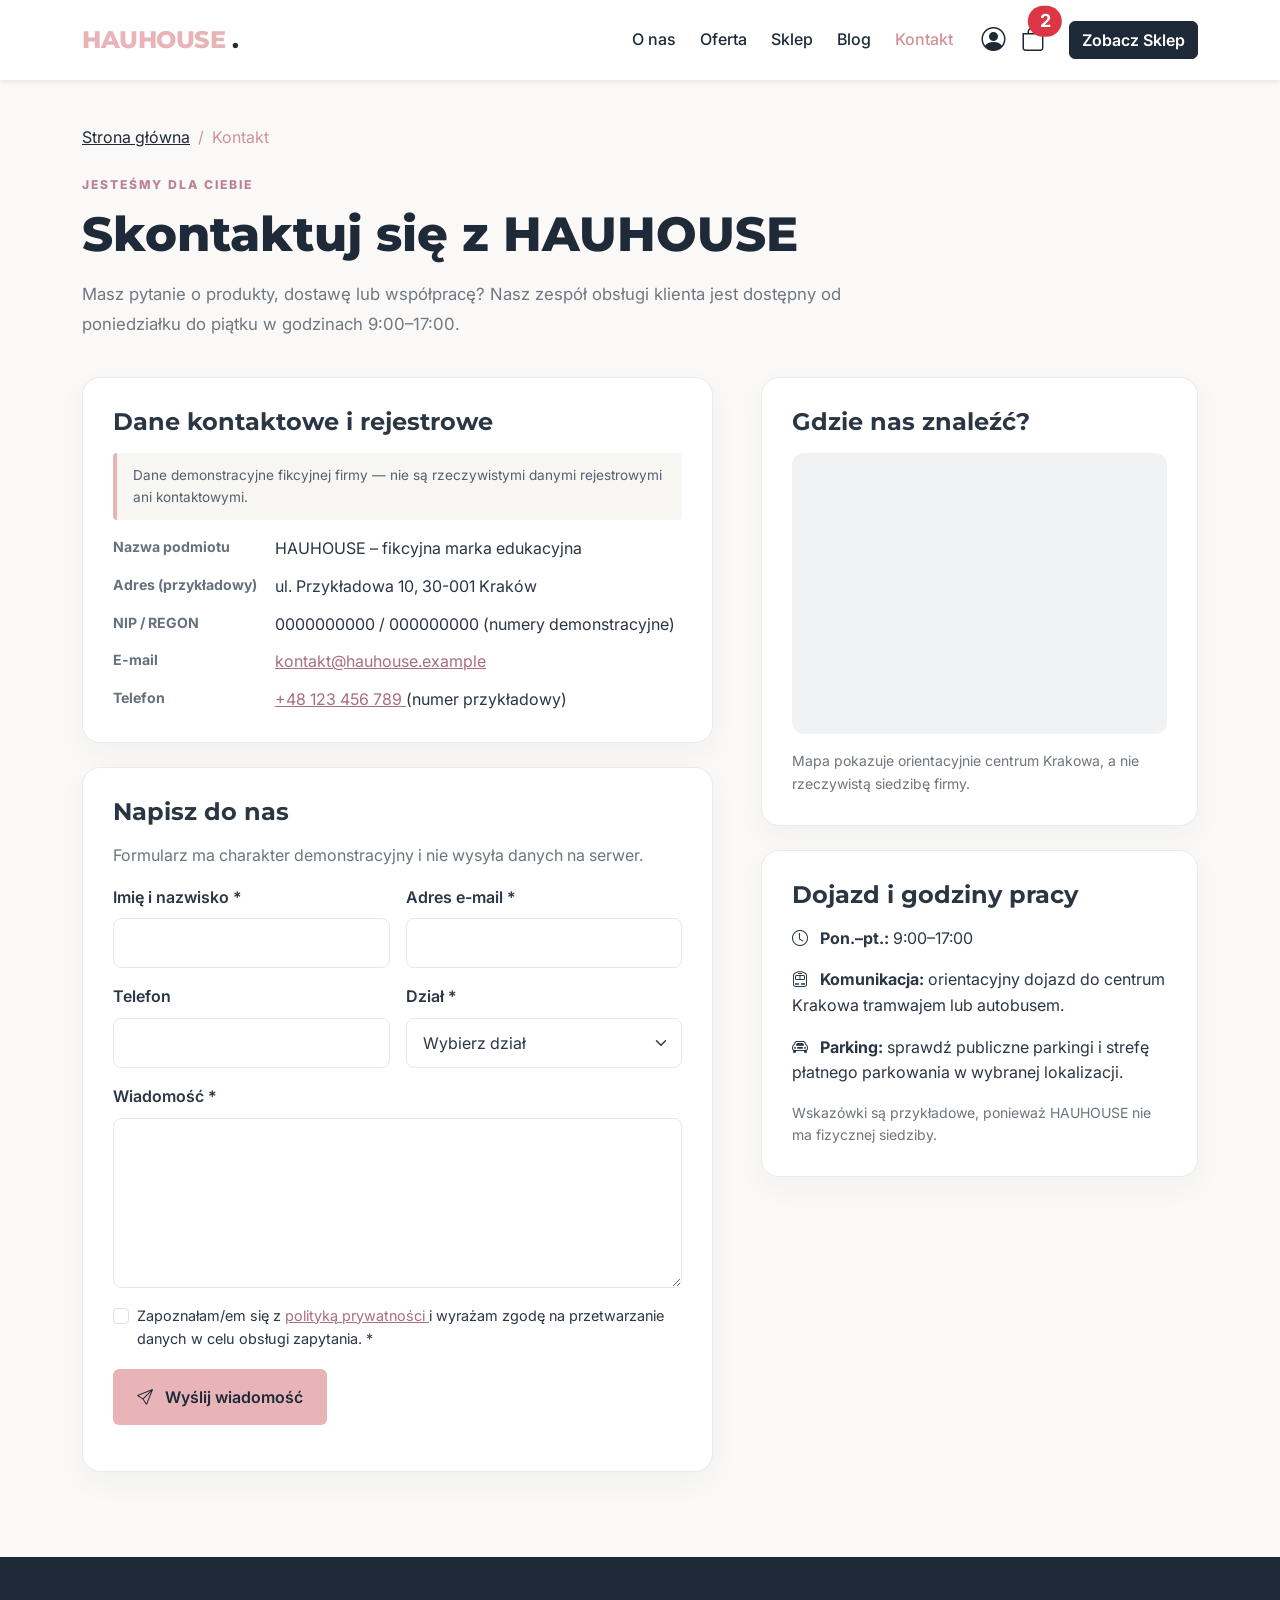
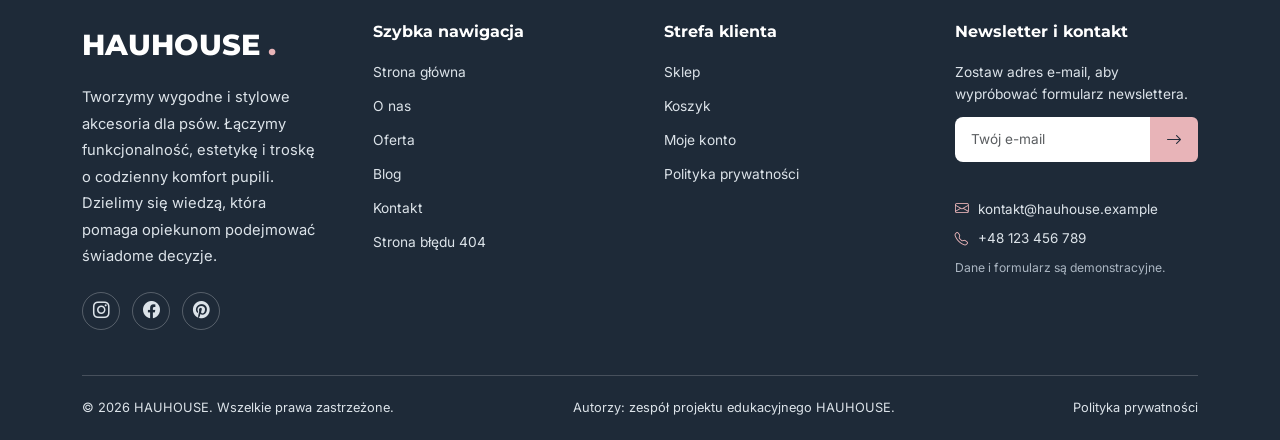
==== commit c2f25f75: "Pliki do projektu" ====
--- a/kontakt.html
+++ b/kontakt.html
@@ -337,6 +337,11 @@
          Kontakt
         </a>
        </li>
+<li>
+    <a href="404.html">
+        Strona błędu 404
+    </a>
+</li>
       </ul>
      </div>
      <!-- KOLUMNA 3: STREFA KLIENTA -->
